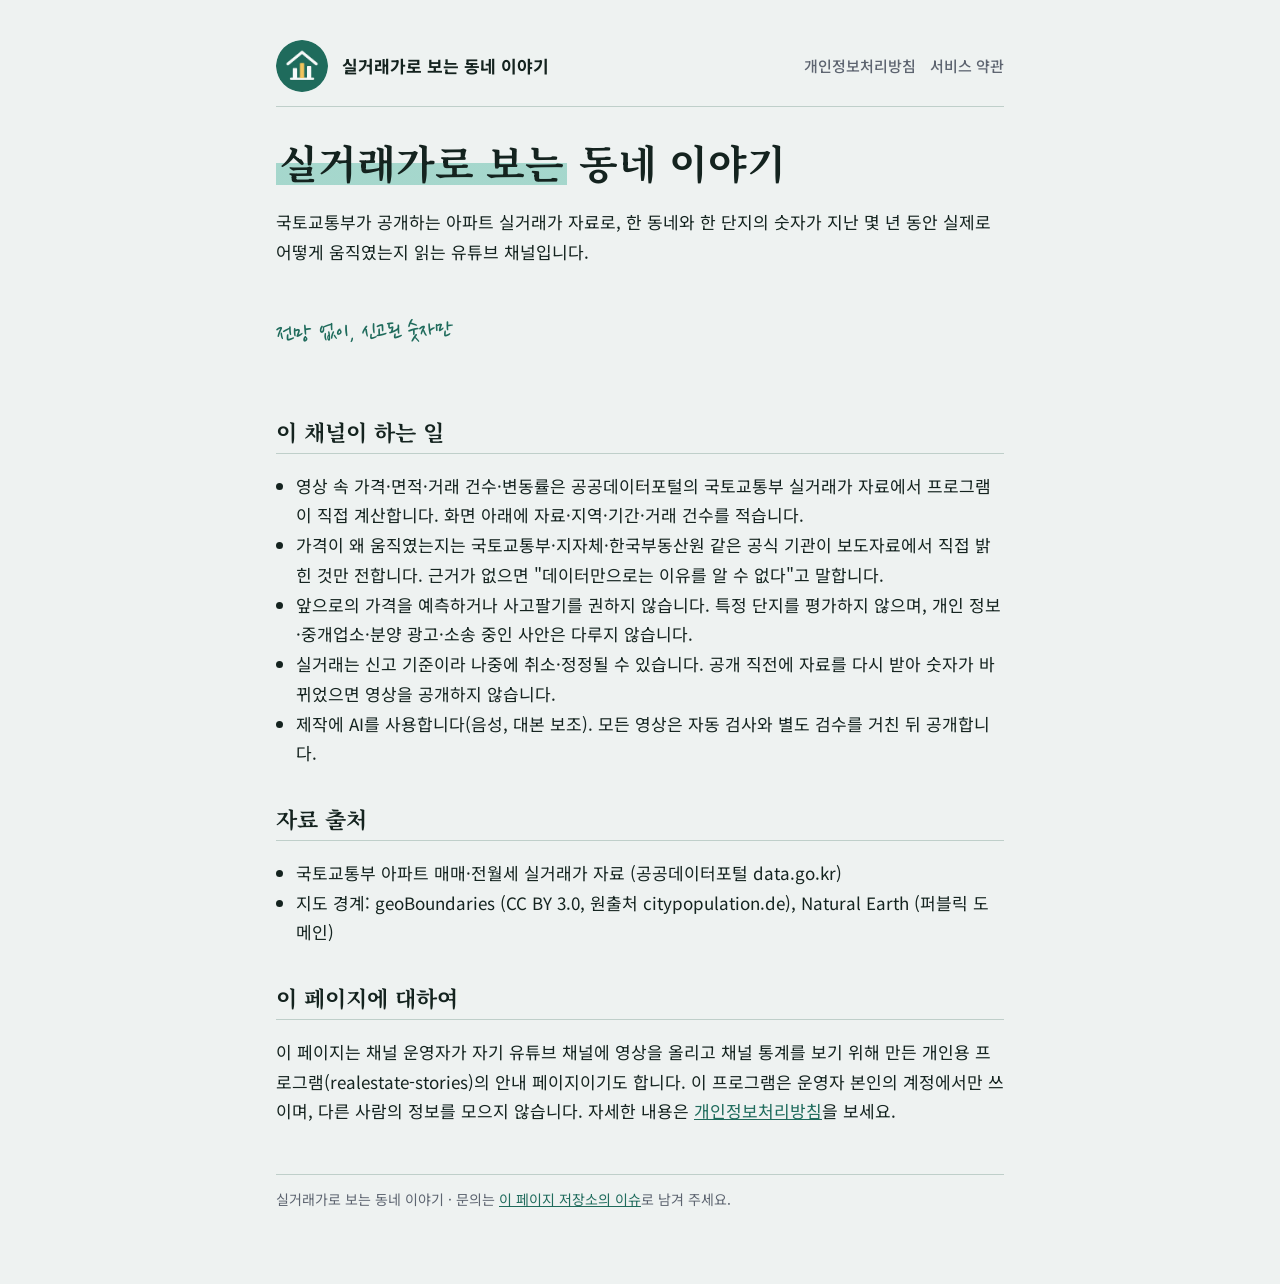
==== index.html @ cb2fe8f7 "안내·개인정보처리방침·서비스 약관 페이지 Co-Authored-By: Claude Opus 5.5 <noreply@anthropic.com> Claude-Session: https" ====
<!doctype html>
<html lang="ko">
<head>
<meta charset="utf-8">
<meta name="viewport" content="width=device-width, initial-scale=1">
<title>실거래가로 보는 동네 이야기</title>
<meta name="description" content="국토교통부 실거래가 공개 데이터로 동네의 숫자가 실제로 어떻게 움직였는지 읽는 유튜브 채널의 안내 페이지입니다.">
<link rel="icon" href="logo.png">
<link rel="preconnect" href="https://fonts.googleapis.com">
<link rel="preconnect" href="https://fonts.gstatic.com" crossorigin>
<link href="https://fonts.googleapis.com/css2?family=Nanum+Pen+Script&family=Noto+Sans+KR:wght@400;500;700&family=Noto+Serif+KR:wght@700;900&display=swap" rel="stylesheet">
<link rel="stylesheet" href="style.css">
</head>
<body>
<main>
  <header>
    <img src="logo.png" alt="">
    <a href="./">실거래가로 보는 동네 이야기</a>
    <nav><a href="privacy.html">개인정보처리방침</a><a href="terms.html">서비스 약관</a></nav>
  </header>

  <h1><span class="mark">실거래가로 보는</span> 동네 이야기</h1>
  <p>국토교통부가 공개하는 아파트 실거래가 자료로, 한 동네와 한 단지의 숫자가 지난 몇 년 동안 실제로 어떻게 움직였는지 읽는 유튜브 채널입니다.</p>
  <p class="note">전망 없이, 신고된 숫자만</p>

  <h2>이 채널이 하는 일</h2>
  <ul>
    <li>영상 속 가격·면적·거래 건수·변동률은 공공데이터포털의 국토교통부 실거래가 자료에서 프로그램이 직접 계산합니다. 화면 아래에 자료·지역·기간·거래 건수를 적습니다.</li>
    <li>가격이 왜 움직였는지는 국토교통부·지자체·한국부동산원 같은 공식 기관이 보도자료에서 직접 밝힌 것만 전합니다. 근거가 없으면 "데이터만으로는 이유를 알 수 없다"고 말합니다.</li>
    <li>앞으로의 가격을 예측하거나 사고팔기를 권하지 않습니다. 특정 단지를 평가하지 않으며, 개인 정보·중개업소·분양 광고·소송 중인 사안은 다루지 않습니다.</li>
    <li>실거래는 신고 기준이라 나중에 취소·정정될 수 있습니다. 공개 직전에 자료를 다시 받아 숫자가 바뀌었으면 영상을 공개하지 않습니다.</li>
    <li>제작에 AI를 사용합니다(음성, 대본 보조). 모든 영상은 자동 검사와 별도 검수를 거친 뒤 공개합니다.</li>
  </ul>

  <h2>자료 출처</h2>
  <ul>
    <li>국토교통부 아파트 매매·전월세 실거래가 자료 (공공데이터포털 data.go.kr)</li>
    <li>지도 경계: geoBoundaries (CC BY 3.0, 원출처 citypopulation.de), Natural Earth (퍼블릭 도메인)</li>
  </ul>

  <h2>이 페이지에 대하여</h2>
  <p>이 페이지는 채널 운영자가 자기 유튜브 채널에 영상을 올리고 채널 통계를 보기 위해 만든 개인용 프로그램(realestate-stories)의 안내 페이지이기도 합니다. 이 프로그램은 운영자 본인의 계정에서만 쓰이며, 다른 사람의 정보를 모으지 않습니다. 자세한 내용은 <a href="privacy.html">개인정보처리방침</a>을 보세요.</p>

  <footer>실거래가로 보는 동네 이야기 · 문의는 <a href="https://github.com/cowrow99-ui/realestate-stories-site/issues">이 페이지 저장소의 이슈</a>로 남겨 주세요.</footer>
</main>
</body>
</html>
---- style.css ----
/* 실거래가로 보는 동네 이야기 — 공개 안내 페이지 (공시이야기 페이지를 바탕으로 색만 바꿈) */
:root {
  --paper: #eef2f1;
  --paper2: #f7faf9;
  --ink: #14231f;
  --ink2: #5d6470;
  --rule: #bfcfca;
  --mark: rgba(77, 182, 160, 0.45);
  --pen: #1f6b5c;
}
@media (prefers-color-scheme: dark) {
  :root:not([data-theme="light"]) {
    --paper: #141a19;
    --paper2: #1f2228;
    --ink: #ece6d8;
    --ink2: #a8a091;
    --rule: #3a3d44;
    --mark: rgba(77, 182, 160, 0.35);
    --pen: #7fd1bf;
  }
}
* { box-sizing: border-box; }
html { -webkit-text-size-adjust: 100%; }
body {
  margin: 0;
  background: var(--paper);
  color: var(--ink);
  font: 17px/1.75 "Noto Sans KR", system-ui, -apple-system, "Apple SD Gothic Neo", "Malgun Gothic", sans-serif;
}
main { max-width: 760px; margin: 0 auto; padding: 40px 16px 72px; }
header { display: flex; align-items: center; gap: 14px; border-bottom: 1.5px solid var(--rule); padding-bottom: 14px; margin-bottom: 28px; }
header img { width: 52px; height: 52px; border-radius: 50%; flex: none; }
header a { color: var(--ink); text-decoration: none; font-weight: 700; }
nav { margin-left: auto; display: flex; gap: 14px; flex-wrap: wrap; font-size: 15px; }
nav a { color: var(--ink2); font-weight: 500; }
h1, h2 { font-family: "Noto Serif KR", "Nanum Myeongjo", serif; line-height: 1.35; }
h1 { font-size: clamp(28px, 6vw, 40px); margin: 8px 0 18px; }
h2 { font-size: 22px; margin: 36px 0 10px; border-bottom: 1.5px solid var(--rule); padding-bottom: 6px; }
.mark { background: linear-gradient(transparent 52%, var(--mark) 52%, var(--mark) 92%, transparent 92%); padding: 0 3px; }
.note { font-family: "Nanum Pen Script", cursive; color: var(--pen); font-size: 26px; transform: rotate(-1.5deg); display: inline-block; }
p, li { color: var(--ink); }
.muted { color: var(--ink2); font-size: 15px; }
ul { padding-left: 1.2em; }
a { color: var(--pen); }
footer { margin-top: 48px; border-top: 1.5px solid var(--rule); padding-top: 12px; color: var(--ink2); font-size: 14px; }
@media (max-width: 560px) {
  header { flex-wrap: wrap; }
  nav { margin-left: 0; width: 100%; }
}
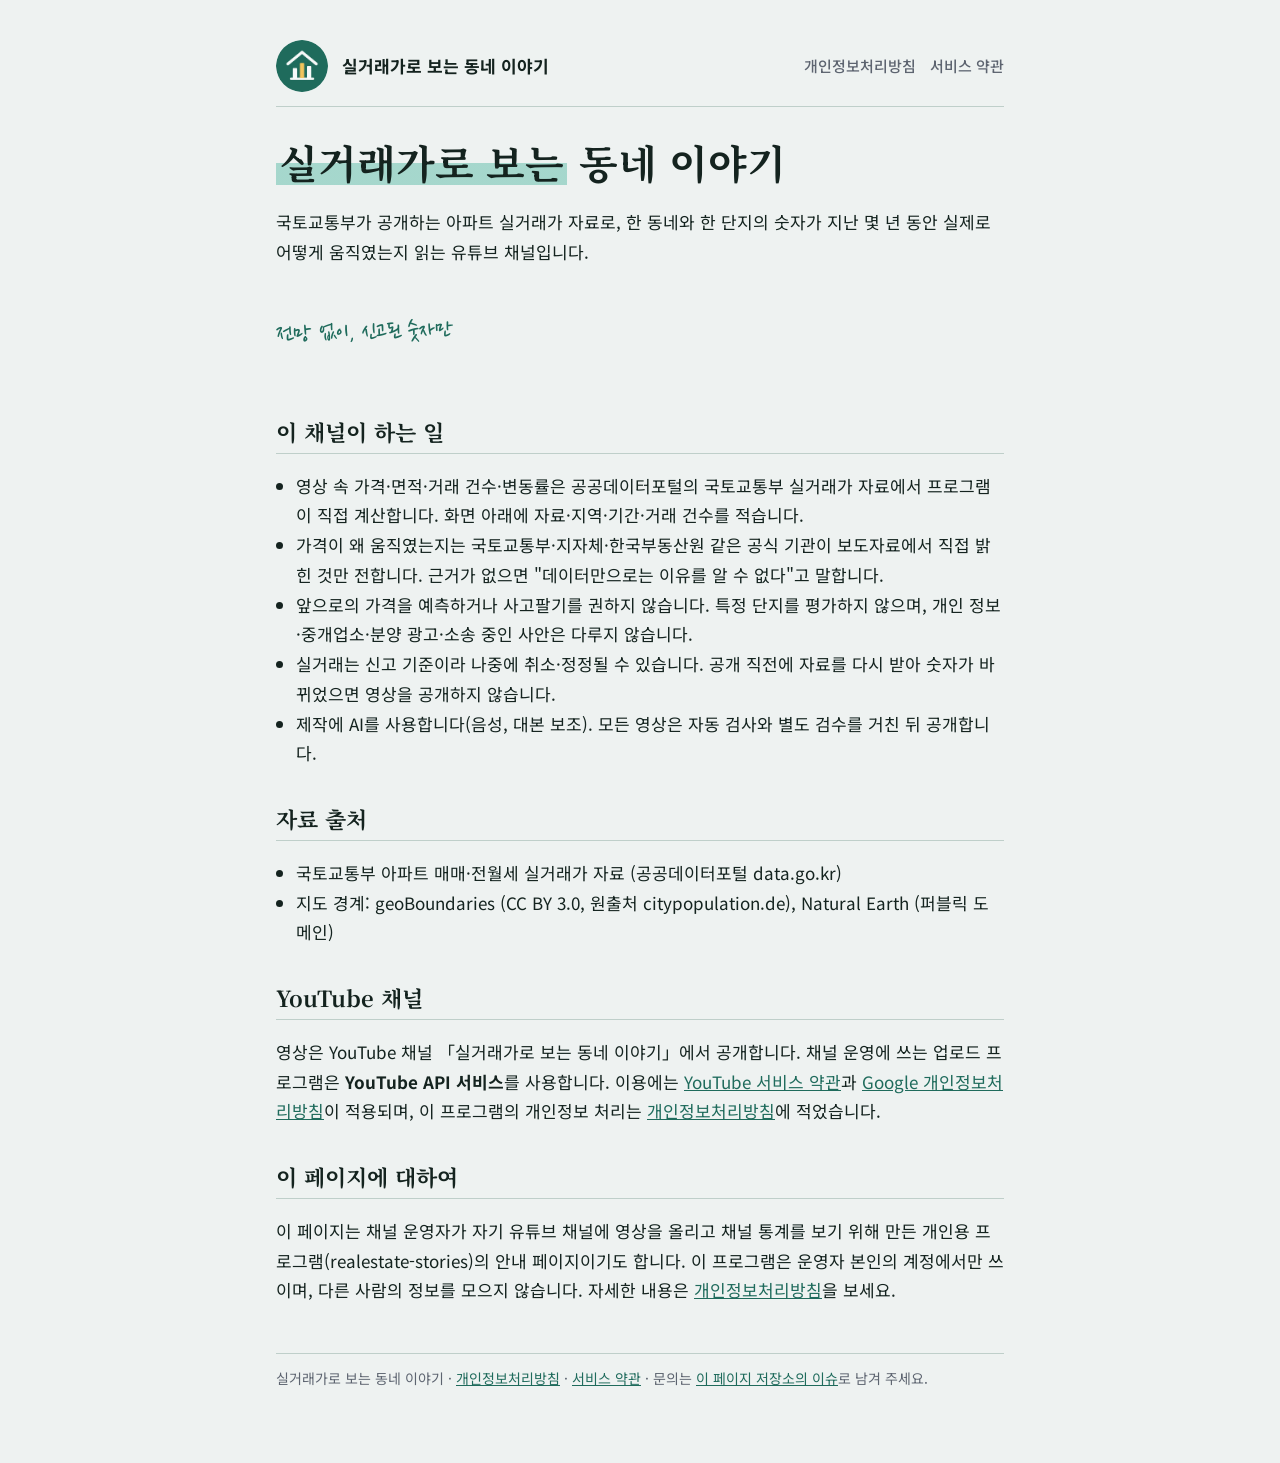
==== commit b7c76790: "개인정보처리방침에 삭제 정책, 홈페이지에 YouTube API 서비스 안내 추가 (심사 신청서 요구사항) Co-Authored-By: Claude Opus 5.5 <noreply@" ====
--- a/index.html
+++ b/index.html
@@ -38,10 +38,13 @@
     <li>지도 경계: geoBoundaries (CC BY 3.0, 원출처 citypopulation.de), Natural Earth (퍼블릭 도메인)</li>
   </ul>
 
+  <h2>YouTube 채널</h2>
+  <p>영상은 YouTube 채널 「실거래가로 보는 동네 이야기」에서 공개합니다. 채널 운영에 쓰는 업로드 프로그램은 <strong>YouTube API 서비스</strong>를 사용합니다. 이용에는 <a href="https://www.youtube.com/t/terms">YouTube 서비스 약관</a>과 <a href="https://policies.google.com/privacy">Google 개인정보처리방침</a>이 적용되며, 이 프로그램의 개인정보 처리는 <a href="privacy.html">개인정보처리방침</a>에 적었습니다.</p>
+
   <h2>이 페이지에 대하여</h2>
   <p>이 페이지는 채널 운영자가 자기 유튜브 채널에 영상을 올리고 채널 통계를 보기 위해 만든 개인용 프로그램(realestate-stories)의 안내 페이지이기도 합니다. 이 프로그램은 운영자 본인의 계정에서만 쓰이며, 다른 사람의 정보를 모으지 않습니다. 자세한 내용은 <a href="privacy.html">개인정보처리방침</a>을 보세요.</p>
 
-  <footer>실거래가로 보는 동네 이야기 · 문의는 <a href="https://github.com/cowrow99-ui/realestate-stories-site/issues">이 페이지 저장소의 이슈</a>로 남겨 주세요.</footer>
+  <footer>실거래가로 보는 동네 이야기 · <a href="privacy.html">개인정보처리방침</a> · <a href="terms.html">서비스 약관</a> · 문의는 <a href="https://github.com/cowrow99-ui/realestate-stories-site/issues">이 페이지 저장소의 이슈</a>로 남겨 주세요.</footer>
 </main>
 </body>
 </html>
